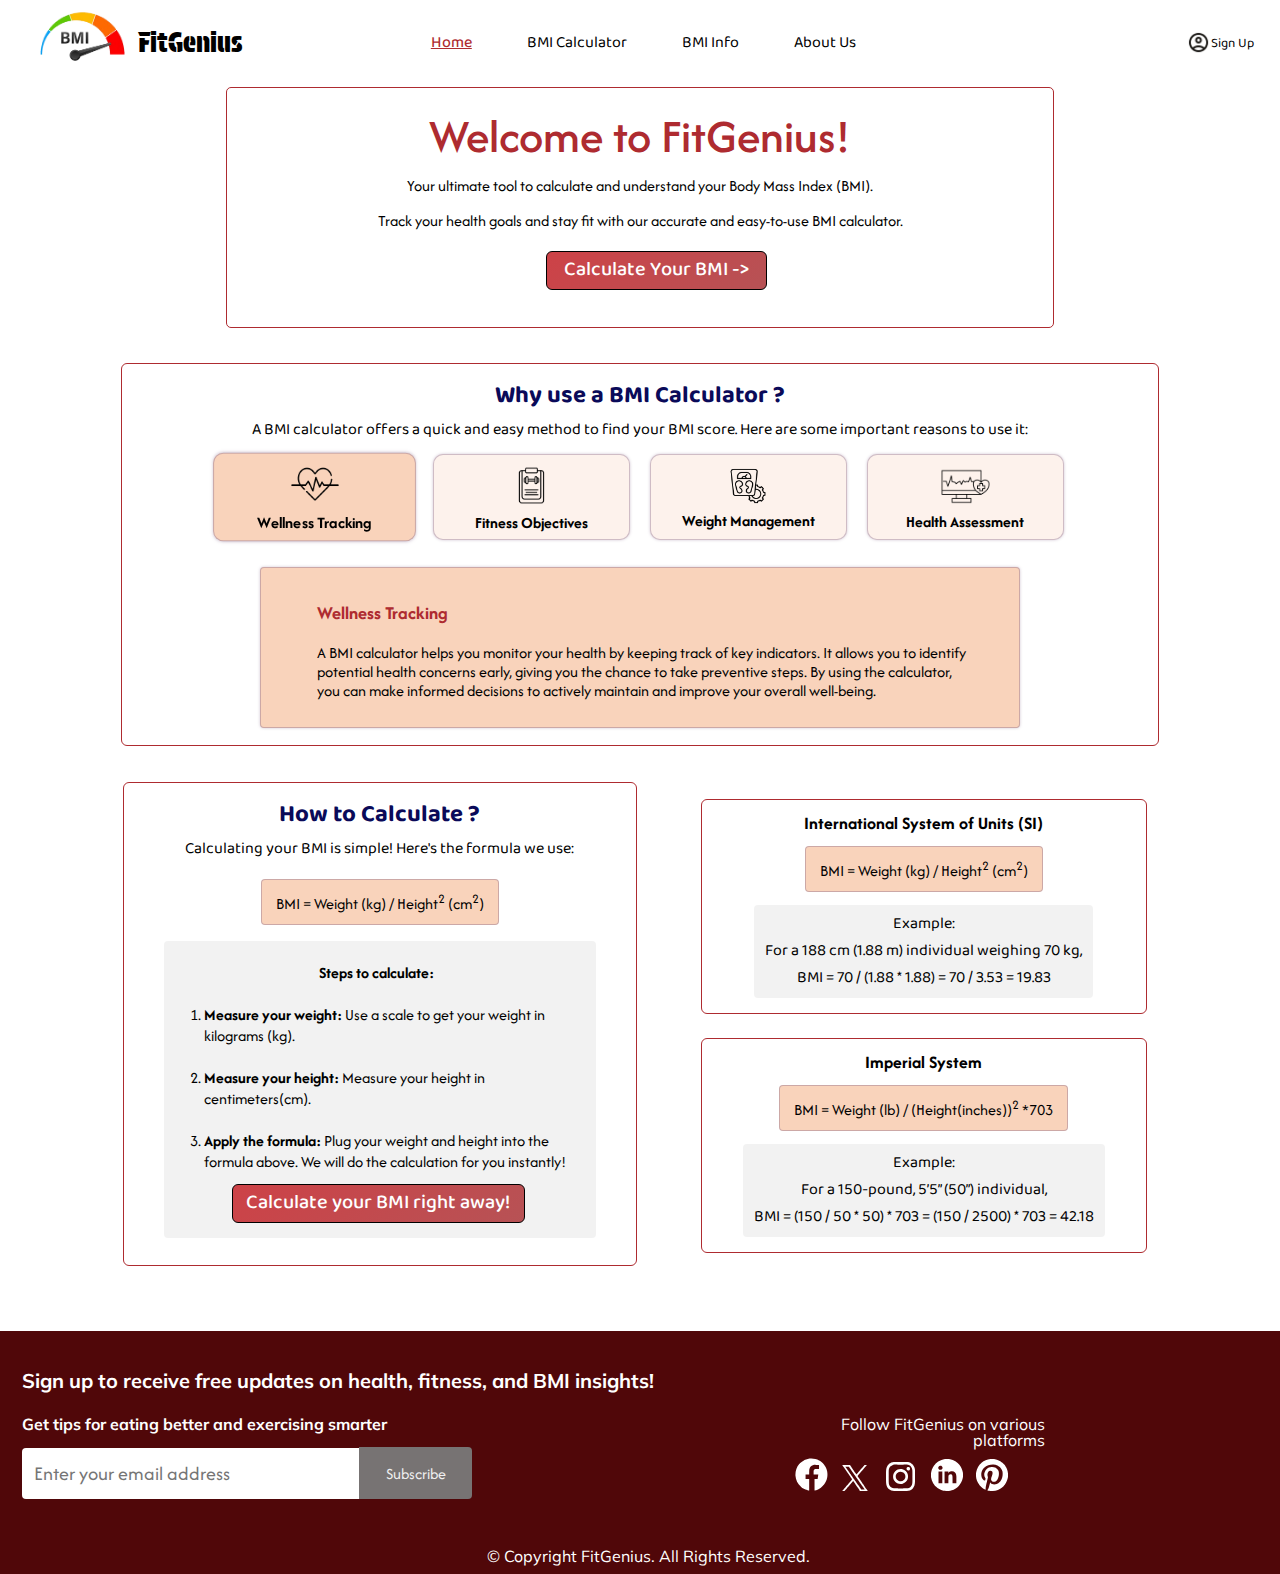
==== index.html @ 94db41b1 "made the about us page and added cards to it" ====
<!DOCTYPE html>
<html lang="en">

<head>
    <meta charset="UTF-8">
    <meta name="viewport" content="width=device-width, initial-scale=1.0">
    <title>BMI Calculator</title>
    <link rel="stylesheet" href="style.css">
    <link rel="shortcut icon" href="images-removebg-preview.png" type="image/x-icon">
    <style>
        @import url('https://fonts.googleapis.com/css2?family=Baloo+Bhaijaan+2:wght@400..800&display=swap');
        @import url('https://fonts.googleapis.com/css2?family=Protest+Guerrilla&display=swap');
        @import url('https://fonts.googleapis.com/css2?family=Fredoka:wght@300..700&display=swap');
        @import url('https://fonts.googleapis.com/css2?family=Afacad+Flux:wght@100..1000&display=swap');
        @import url('https://fonts.googleapis.com/css2?family=Afacad+Flux:wght@100..1000&family=Mulish:ital,wght@0,200..1000;1,200..1000&display=swap');
    </style>
    </style>
</head>

<body>
    </header>

    <div class="left">
        <a href="index.html"><img src="images-removebg-preview.png" alt="logo">
            <div>FitGenius
            </div>
        </a>
    </div>
    <div class="center">
        <ul class="navbar">
            <li><a href="index.html" class="active">Home</a></li>
            <li><a href="calc.html">BMI Calculator</a></li>
            <li><a href="bmiinfo.html">BMI Info</a></li>
            <li><a href="about.html">About Us</a></li>
        </ul>
    </div>
    <div class="right">
        <img src="account_circle_24dp_E8EAED_FILL0_wght400_GRAD0_opsz24.png" alt="user">
        <button class="btn" id="sign">Sign Up</button>
    </div>
    </header>

    <main>
        <div class="welcome_main">
            <div class="welcome">
                <span class="fitgen">Welcome to FitGenius!</span>
            </div>

            <div class="content">Your ultimate tool to calculate and understand your Body Mass Index (BMI).<br>

                Track your health goals and stay fit with our accurate and easy-to-use BMI calculator.
            </div>

            <div class="calcbmi">
                <a href="calc.html"><input type="button" value="Calculate Your BMI ->" class="calc_but"></a>

            </div>
        </div>

        <div class="whyuse">
            <div class="headwhyuse">
                <h2 class="head1whyuse">Why use a BMI Calculator ?</h2>
            </div>
            <span class="pwhyuse">A BMI calculator offers a quick and easy method to find your BMI score. Here are some
                important reasons to use it:</span>
            <div class="cards">

                <a href="">
                    <div class="pt pt1 active">
                        <img src="heartbeat.png" alt="WT">
                        Wellness Tracking
                    </div>
                </a>
                <a href="">
                    <div class="pt pt2">
                        <img src="fitness_goals1.png" alt="FG">
                        Fitness Objectives
                    </div>
                </a>
                <a href="">
                    <div class="pt pt3">
                        <img src="weight_management.png" alt="WM">
                        Weight Management
                    </div>
                </a>
                <a href="">
                    <div class="pt pt4">
                        <img src="health.png" alt="HA">
                        Health Assessment
                    </div>
                </a>
            </div>

            <div class="content-cards">
                <div class="wellnesstrack">
                    <h3>Wellness Tracking</h3>
                    <p>A BMI calculator helps you monitor your health by keeping track of key indicators. It allows you
                        to identify potential health concerns early, giving you the chance to take preventive steps. By
                        using the calculator, you can make informed decisions to actively maintain and improve your
                        overall well-being.</p>
                </div>

                <div class="fitnessgoals">
                    <h3>Fitness Objectives</h3>
                    <p>A BMI calculator serves as a useful tool in supporting your fitness journey. It helps you measure
                        your physical progress with precision. Regularly tracking your BMI ensures that your fitness
                        efforts stay on course and are aligned with your personal objectives.</p>
                </div>
                <div class="weightmngmnt">
                    <h3>Weight Management</h3>
                    <p>A BMI calculator is a great tool for managing weight effectively. It helps you set practical
                        weight targets and guides you toward achieving a healthier body weight. By using it, you can
                        create a manageable weight plan with realistic milestones to reach over time.</p>
                </div>
                <div class="healthassm">
                    <h3>Fitness Objectives</h3>
                    <p>Understanding your BMI provides key insights into your overall health. An online BMI calculator
                        uses your height and weight to give a fast evaluation of your health status. It points out
                        possible health risks and highlights areas for improvement to enhance your well-being. This
                        keeps you on track to remain fit, active, and healthy.</p>
                </div>
            </div>

        </div>

        <div class="parent">

            <div class="howtocalc">
                <h2>How to Calculate ?</h2>
                <span>Calculating your BMI is simple! Here's the formula we use:</span>
                <p class="formula">BMI = Weight (kg) / Height<sup>2</sup> (cm<sup>2</sup>)</p>

                <div class="steps">

                    <h4>Steps to calculate:</h4>
                    <ol>
                        <li><b>Measure your weight:</b> Use a scale to get your weight in kilograms (kg).</li><br>
                        <li><b>Measure your height:</b> Measure your height in centimeters(cm).</li><br>
                        <li><b>Apply the formula:</b> Plug your weight and height into the formula above. We will do the
                            calculation for you instantly!</li>
                    </ol>

                    <a href="calc.html"><input type="button" value="Calculate your BMI right away!"
                            class="calc_but"></a>
                </div>

                <br>
            </div>
            <div class="si">

                <div class="systemofunits" id="sou1">
                    <h4>International System of Units (SI)</h4><span class="formula">BMI = Weight (kg) /
                        Height<sup>2</sup> (cm<sup>2</sup>)</span><span class="example">Example: <br>
                        For a 188 cm (1.88 m) individual weighing 70 kg,<br>
                        BMI = 70 / (1.88 * 1.88) = 70 / 3.53 = 19.83</span>
                </div>
                <div class="systemofunits" id="sou2">
                    <h4>Imperial System</h4><span class="formula">BMI = Weight (lb) / (Height(inches))<sup>2</sup>
                        *703</span><span class="example">Example: <br>
                        For a 150-pound, 5’5” (50”) individual,<br>
                        BMI = (150 / 50 * 50) * 703 = (150 / 2500) * 703 = 42.18</span>
                </div>
            </div>
        </div>
        </div>

        <footer>
            <div class="foot_left">

                <h2>Sign up to receive free updates on health, fitness, and BMI insights!</h2>
                <h4>Get tips for eating better and exercising smarter</h4>
                <div class="subscribe_btn">
                    <input type="email" name="" id="subscription" placeholder="Enter your email address">
                    <input type="button" value="Subscribe" id="sb_btn">
                </div>
            </div>

            <div class="follow">
                <span>Follow FitGenius on various platforms</span>
                <div class="platforms">
                    <a href="https://www.facebook.com"><img src="facebook.svg" alt="facebook" class="svg_size_design invert-on-hover" id="facebook"></a>
                    <a href="https://www.twitter.com"><img src="twitter.svg" alt="twitter" class="svg_size_design invert-on-hover" id="twitter"></a>
                    <a href="https://www.instagram.com"><img src="instagram.svg" alt="instagram" class="svg_size_design invert-on-hover" id="instagram"></a>
                    <a href="https://www.linkedin.com"><img src="linkedin.svg" alt="linkedin" class="svg_size_design invert-on-hover" id="linkedin"></a>
                    <a href="https://www.pinterest.com"><img src="pinterest-logo.svg" alt="pinterest" class="svg_size_design invert-on-hover" id="pinterest"></a>
                </div>
            </div>

            <div class="copyright">
                <span>&copy; Copyright FitGenius. All Rights Reserved.</span>
            </div>
        </footer>

    </main>
</body>

</html>
---- style.css ----
body {
    /* color: white; */
    margin: 0;
    padding: 0;
    background: url("https://www.iciciprulife.com/content/icici-prudential-life-insurance/testing/tools-and-calculators/bmi_assets/images/calcBG.svg") repeat-y;

    background-size: cover;
    /* background-color: beige; */
    /* background-color: rgb(245, 233, 219); */
    font-family: "Baloo Bhaijaan 2", sans-serif;
    /* display: flex;
    flex-direction: column; */
    box-sizing: border-box;
}

.left {
    /* border: 2px solid red; */
    display: inline-block;
    position: absolute;
    top: -13px;
    left: 18px;
}

.left img {
    position: absolute;
    top: 6px;
    left: 8px;
    width: 113px;
}

.left div {
    text-align: center;
    position: relative;
    bottom: -39px;
    right: -120px;
    display: inline-block;
    font-size: 27px;
    font-family: "Protest Guerrilla", sans-serif;

}

.left a {
    color: black;
    text-decoration: none;
}

.center {
    /* border: 2px solid blue; */
    display: block;
    width: 43%;
    margin: 30px auto;

}

.right {
    /* border: 2px solid yellow; */
    display: inline-block;
    position: absolute;
    top: 24px;
    right: 20px
}

.navbar li {
    display: inline-block;
}

.navbar li a {
    color: black;
    text-decoration: none;
    padding: 26px;
    font-weight: 300;
}

.navbar li a:hover {
    /* text-decoration-line: underline; */
    color: #ae2b30;
    font-weight: 450;
}

.navbar li a.active {
    color: #ae2b30;
    font-weight: 450;
    text-decoration-line: underline;

}

.btn {
    color: black;
    border: none;
    padding: 6px;
    cursor: pointer;
}

#sign {
    background-color: transparent;
    font-family: "Baloo Bhaijaan 2", sans-serif;
}

#sign:hover {
    color: #ae2b30;
    font-weight: 500;
}

.right img {
    height: 23px;
    position: relative;
    left: 8px;
    top: 7px;
    cursor: pointer;
    filter: invert();
}

.welcome_main {
    font-family: "Afacad Flux", sans-serif;
    font-optical-sizing: auto;
    border: 1px solid #ae2b30;
    display: flex;
    flex-direction: column;
    justify-content: center;
    align-items: center;
    width: 57vw;
    margin: 1px auto;
    border-radius: 5px;
    background-color: white;
    padding: 1rem 3rem 2.3rem;
    position: relative;
}

.welcome {
    color: #ae2b30;
    font-weight: 500;
}

.welcometo {
    font-size: 2rem;
}

.fitgen {
    font-size: 3rem;
}

.content {
    display: block;
    text-align: center;
    line-height: 2.2;
}

.calcbmi {
    /* border: 2px solid; */
    margin-top: 13px;
}


.calc_but {
    font-family: "Baloo Bhaijaan 2", sans-serif;
    background: linear-gradient(140deg, #cd4247,
            #b75255);
    position: relative;
    padding: 1px;
    border: 1px solid black;
    border-radius: 6px;
    width: 117%;
    font-size: 20px;
    color: white;
    font-weight: 500;
    cursor: pointer;
    transition: transform 0.6s ease;
}

.calc_but:hover {
    background: linear-gradient(140deg, #ba363a,
            #e84f54);
    transform: scale(1.02);
}

.calc_but:focus {
    box-shadow: 0px 0px 4px 1px rgba(237, 231, 225, 0.9);
}

/* .welcome_main{
    animation-name: landing_anim;
    animation-duration: 2s;
    animation-iteration-count: 1;
    animation-fill-mode: forwards;
    animation-timing-function: ease;
}

@keyframes landing_anim {
    from{
        right: 125px;
        opacity: 0;
    }

    to{
        opacity: 1;
        right: 0px;
    }
} */

.whyuse {
    display: flex;
    flex-direction: column;
    border: 1px solid #ae2b30;
    justify-content: center;
    align-items: center;
    width: 81%;
    margin: 1px auto;
    margin-top: 35px;
    background-color: white;
    border-radius: 6px;
    padding-top: 12px;
}

.head1whyuse {
    margin: 0;
    padding: 0;
}

.head1whyuse {
    color: #0a0a59;
}

.cards {
    display: flex;
    flex-wrap: wrap;
}

.pt {
    font-family: "Afacad Flux", sans-serif;
    font-optical-sizing: auto;
    border: 1px solid rgba(127, 95, 130, 0.37);
    margin: 10px;
    width: 195px;
    height: 76px;
    display: flex;
    justify-content: center;
    align-items: flex-end;
    padding-bottom: 0.5em;
    font-weight: 700;
    border-radius: 10px;
    box-shadow: 0px 0px 3px 0px rgba(127, 95, 130, 0.37);
    transition: all 0.4s ease-in-out;
    background-color: #fdf2ec;
}

.pt:hover {
    background-color: #f9d3bb;
    cursor: pointer;
    transform: scale(1.03);
}

.pt1{
    display: flex;
    flex-direction: column;
    justify-content: center;
    align-items: center;
    line-height: 2.2;
}

.pt1 img{
    width: 46px;
    margin-top: 19px;
    margin-bottom: 2px;
}

.pt2{
    display: flex;
    flex-direction: column;
    justify-content: center;
    align-items: center;
    line-height: 2.2;
}

.pt2 img{
    width: 45px;
    margin-top: 19px;
}

.pt3{
    display: flex;
    flex-direction: column;
    justify-content: center;
    align-items: center;
    line-height: 2;
}

.pt3 img{
    width: 38px;
    margin-top: 18px;
}

.pt4{
    display: flex;
    flex-direction: column;
    justify-content: center;
    align-items: center;
    line-height: 2.2;
}

.pt4 img{
    width: 53px;
    margin-top: 21px;
}

.cards a{
    text-decoration: none;
    color: black;
}

.cards .active{
    background-color: #f9d3bb;
    transform: scale(1.03);
}

.content-cards{
    font-family: "Afacad Flux", sans-serif;
    font-optical-sizing: auto;
    display: flex;
    background-color:#f9d3bb ;
    text-align: left;
    width: 63%;
    padding-top: 15px;
    padding-left: 56px;
    padding-right: 48px;
    padding-bottom: 10px;
    margin-top: 17px;
    margin-bottom: 17px;
    line-height: 1.2;
    border: 1px solid rgba(127, 95, 130, 0.37);
    box-shadow: 0px 0px 3px 0px rgba(127, 95, 130, 0.37);
    border-radius: 4px;
}

:root{
    --border_og: 1px solid rgba(127, 95, 130, 0.37);
    --box-shadow_og: 0px 0px 3px 0px rgba(127, 95, 130, 0.37);
    --border-rad_og: 4px;
    --bg-color: rgba(128, 128, 128, 0.1)
}

.content-cards h3{
    color: #ae2b30;
}

.fitnessgoals{
    display: none;
}
.weightmngmnt{
    display: none;
}
.healthassm{
    display: none;
}

.howtocalc{
    display: flex;
    flex-direction: column;
    border: 1px solid #ae2b30;
    justify-content: center;
    align-items: center;
    width: 40%;
    margin: 1px 5vw 5px 9.1vw;
    margin-top: 35px;
    background-color: white;
    border-radius: 6px;
    padding-top: 12px;
    margin-bottom: 5px;
}

.howtocalc h2{
    margin: 0;
    padding: 0;
    color: #0a0a59;
}

.formula{
    
    font-family: "Afacad Flux", sans-serif;
    background-color:#f9d3bb ;
    padding: 10px 14px 10px 14px;
    border: var(--border_og);
    border-radius: var(--border-rad_og);
    /* box-shadow: var(--box-shadow_og); */
    
}

.steps{
    font-family: "Afacad Flux", sans-serif;
    background-color: rgba(128, 128, 128, 0.1) ;
    display: flex;
    flex-direction: column;
    width: 83%;
    margin-bottom: 15px;
    margin: 0px auto;
    justify-content: center;
    align-items: center;
    padding-right: 7px;
    border-radius: var(--border-rad_og);
    
}

.steps ol{
    margin-top: 0px;
}

.parent a{
    display: flex;
    flex-direction: column;
    flex-wrap: wrap;
    width: 59%;
    white-space: normal;
    margin-bottom: 15px;
    margin-top: -4px;
    text-decoration: none;
    margin: -4px auto 15px 5.3vw;

}

.systemofunits{
    display: flex;
    flex-direction: column;
    border: 1px solid #ae2b30;
    justify-content: center;
    align-items: center;
    width: 122%;
    margin: 1px auto;
    margin-top: 35px;
    background-color: white;
    border-radius: 6px;
    margin-bottom: -7px;
    padding-bottom: 7px;
}

#sou2{
    margin-top: 10px;
}
#sou1{
    margin-bottom: 14px;
}

.parent{
    display: flex;
    gap: 0px;
    justify-content: center;   /* Align items from the start */
    align-items: center;
    /* flex-wrap: wrap; */
}

.si{
    display: flex;
    flex-direction: column;
    margin-right: 16.3vw ;
    margin-bottom: 8px;
}

.example{
    text-align: center;
    background-color: rgba(128, 128, 128, 0.1);
    padding: 6px 11px 6px 11px;
    margin-top: 13px;
    margin-bottom: 8px;
    border-radius: var(--border-rad_og);
}
    
.systemofunits h4{
    font-family: "Afacad Flux", sans-serif;
    font-size: 18px;
    margin: 11px;
}

footer{
    background-color: #500709;
    color: white;
    padding: 5px;
    font-family: "Mulish", sans-serif;
    font-optical-sizing: auto;
    line-height: 0.3;
    padding-top: 30px;
    padding-left: 22px;
    margin-top: 60px;

    /* display: flex;
    align-items: center;
    gap: 10px; */
}

footer h2{
    font-size: 20px;
}

footer #subscription{
    font-family: "Afacad Flux", sans-serif;
    padding: 12px;
    width: 370px;
    font-size: 20px;
    text-decoration: none;
    border-radius: 4px;
    border: none;
    outline: none;
}

footer #subscription:focus{
    border: none;
    outline: none;
}

footer #sb_btn{
    padding: 0px 4px 0px 4px;
    border-radius: 0px 4px 4px 0px;
    width: 113px;
    font-family: "Afacad Flux", sans-serif;
    font-size: 16px;
    position: relative;
    right: 61px;
    text-decoration: none;
    outline: none;
    bottom: 1.5px;
    height: 51.4px;
    border: none;
    background-color: #777373;
    cursor: pointer;
    transition: all 0.3s ease;
    color: rgb(239, 239, 239);
}

footer #sb_btn:hover{
    background-color: #646262;
}

.foot_left{
    display: flex;
    flex-direction: column;
}

.follow{
    line-height: 1;
    text-align: right;
    margin-left: auto;
    margin-right: 18.5vw;
    margin-bottom: 18px;
    width: 278px;
    position: relative;
    bottom: 84px;
    left: 7px;
}

.svg_size_design{
    width: 33px;
    margin-top: 8px;
    transition: all 0.3s ease;
}

#facebook{
    position: relative;
    right: 202px;
}
#twitter{
    position: relative;
    right: 192px;
    width: 26px;
    margin-top: 14px;
}

#instagram{
    position: relative;
    right: 178px;
    width: 29px;
    margin-top: 14px;
}

#linkedin{
    position: relative;
    right: 166px;
    width: 32px;
}

#pinterest{
    position: relative;
    right: 157px;
    width: 32px;
}

.platforms{
    position: relative;
    left: 120px;
}

.invert-on-hover:hover{
    transform: scale(1.1);
}

.copyright{
    text-align: center;
    /* border: 2px solid; */
    margin-top: -41px;
    padding-bottom: 10px;
    font-size: 16x;
}
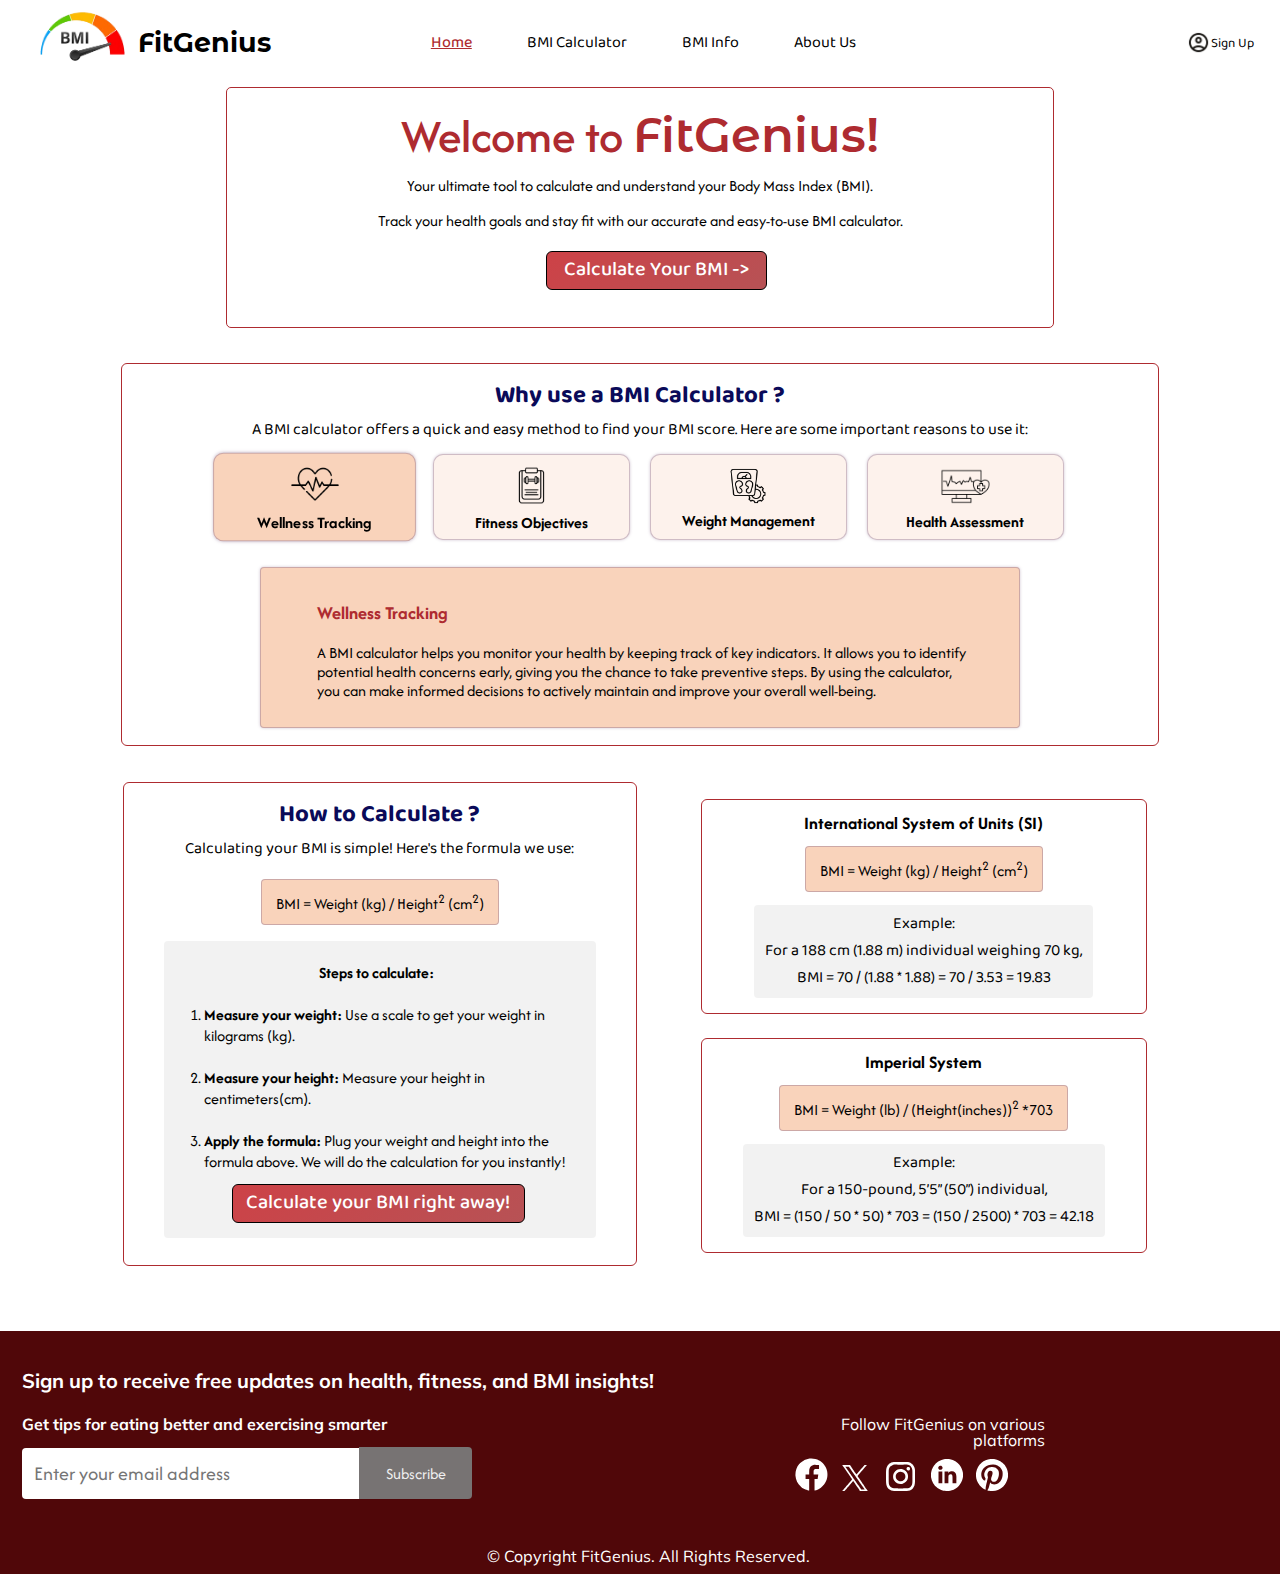
==== commit d279fb4a: "fixed logo and name" ====
--- a/index.html
+++ b/index.html
@@ -6,6 +6,7 @@
     <meta name="viewport" content="width=device-width, initial-scale=1.0">
     <title>BMI Calculator</title>
     <link rel="stylesheet" href="style.css">
+    <link rel="stylesheet" href="footer.css">
     <link rel="shortcut icon" href="images-removebg-preview.png" type="image/x-icon">
     <style>
         @import url('https://fonts.googleapis.com/css2?family=Baloo+Bhaijaan+2:wght@400..800&display=swap');
@@ -13,6 +14,7 @@
         @import url('https://fonts.googleapis.com/css2?family=Fredoka:wght@300..700&display=swap');
         @import url('https://fonts.googleapis.com/css2?family=Afacad+Flux:wght@100..1000&display=swap');
         @import url('https://fonts.googleapis.com/css2?family=Afacad+Flux:wght@100..1000&family=Mulish:ital,wght@0,200..1000;1,200..1000&display=swap');
+        @import url('https://fonts.googleapis.com/css2?family=Afacad+Flux:wght@100..1000&family=Montserrat+Alternates:ital,wght@0,100;0,200;0,300;0,400;0,500;0,600;0,700;0,800;0,900;1,100;1,200;1,300;1,400;1,500;1,600;1,700;1,800;1,900&family=Mulish:ital,wght@0,200..1000;1,200..1000&display=swap');
     </style>
     </style>
 </head>
@@ -43,7 +45,7 @@
     <main>
         <div class="welcome_main">
             <div class="welcome">
-                <span class="fitgen">Welcome to FitGenius!</span>
+                <span class="fitgen">Welcome to <span class="name">FitGenius!</span></span>
             </div>
 
             <div class="content">Your ultimate tool to calculate and understand your Body Mass Index (BMI).<br>
--- a/style.css
+++ b/style.css
@@ -35,7 +35,9 @@
     right: -120px;
     display: inline-block;
     font-size: 27px;
-    font-family: "Protest Guerrilla", sans-serif;
+    font-family: "Montserrat Alternates", sans-serif;
+    font-weight: 700;
+    font-style:normal;
 
 }
 
@@ -137,6 +139,13 @@
 
 .fitgen {
     font-size: 3rem;
+}
+
+.name{
+    font-family: "Montserrat Alternates", sans-serif;
+    font-weight: 600;
+    font-style: normal;
+    font-size: 1.6 rem;
 }
 
 .content {
@@ -466,133 +475,4 @@
     font-family: "Afacad Flux", sans-serif;
     font-size: 18px;
     margin: 11px;
-}
-
-footer{
-    background-color: #500709;
-    color: white;
-    padding: 5px;
-    font-family: "Mulish", sans-serif;
-    font-optical-sizing: auto;
-    line-height: 0.3;
-    padding-top: 30px;
-    padding-left: 22px;
-    margin-top: 60px;
-
-    /* display: flex;
-    align-items: center;
-    gap: 10px; */
-}
-
-footer h2{
-    font-size: 20px;
-}
-
-footer #subscription{
-    font-family: "Afacad Flux", sans-serif;
-    padding: 12px;
-    width: 370px;
-    font-size: 20px;
-    text-decoration: none;
-    border-radius: 4px;
-    border: none;
-    outline: none;
-}
-
-footer #subscription:focus{
-    border: none;
-    outline: none;
-}
-
-footer #sb_btn{
-    padding: 0px 4px 0px 4px;
-    border-radius: 0px 4px 4px 0px;
-    width: 113px;
-    font-family: "Afacad Flux", sans-serif;
-    font-size: 16px;
-    position: relative;
-    right: 61px;
-    text-decoration: none;
-    outline: none;
-    bottom: 1.5px;
-    height: 51.4px;
-    border: none;
-    background-color: #777373;
-    cursor: pointer;
-    transition: all 0.3s ease;
-    color: rgb(239, 239, 239);
-}
-
-footer #sb_btn:hover{
-    background-color: #646262;
-}
-
-.foot_left{
-    display: flex;
-    flex-direction: column;
-}
-
-.follow{
-    line-height: 1;
-    text-align: right;
-    margin-left: auto;
-    margin-right: 18.5vw;
-    margin-bottom: 18px;
-    width: 278px;
-    position: relative;
-    bottom: 84px;
-    left: 7px;
-}
-
-.svg_size_design{
-    width: 33px;
-    margin-top: 8px;
-    transition: all 0.3s ease;
-}
-
-#facebook{
-    position: relative;
-    right: 202px;
-}
-#twitter{
-    position: relative;
-    right: 192px;
-    width: 26px;
-    margin-top: 14px;
-}
-
-#instagram{
-    position: relative;
-    right: 178px;
-    width: 29px;
-    margin-top: 14px;
-}
-
-#linkedin{
-    position: relative;
-    right: 166px;
-    width: 32px;
-}
-
-#pinterest{
-    position: relative;
-    right: 157px;
-    width: 32px;
-}
-
-.platforms{
-    position: relative;
-    left: 120px;
-}
-
-.invert-on-hover:hover{
-    transform: scale(1.1);
-}
-
-.copyright{
-    text-align: center;
-    /* border: 2px solid; */
-    margin-top: -41px;
-    padding-bottom: 10px;
-    font-size: 16x;
 }--- a/footer.css
+++ b/footer.css
@@ -0,0 +1,128 @@
+footer{
+    background-color: #500709;
+    color: white;
+    padding: 5px;
+    font-family: "Mulish", sans-serif;
+    font-optical-sizing: auto;
+    line-height: 0.3;
+    padding-top: 30px;
+    padding-left: 22px;
+    margin-top: 60px;
+
+    /* display: flex;
+    align-items: center;
+    gap: 10px; */
+}
+
+footer h2{
+    font-size: 20px;
+}
+
+footer #subscription{
+    font-family: "Afacad Flux", sans-serif;
+    padding: 12px;
+    width: 370px;
+    font-size: 20px;
+    text-decoration: none;
+    border-radius: 4px;
+    border: none;
+    outline: none;
+}
+
+footer #subscription:focus{
+    border: none;
+    outline: none;
+}
+
+footer #sb_btn{
+    padding: 0px 4px 0px 4px;
+    border-radius: 0px 4px 4px 0px;
+    width: 113px;
+    font-family: "Afacad Flux", sans-serif;
+    font-size: 16px;
+    position: relative;
+    right: 61px;
+    text-decoration: none;
+    outline: none;
+    bottom: 1.5px;
+    height: 51.4px;
+    border: none;
+    background-color: #777373;
+    cursor: pointer;
+    transition: all 0.3s ease;
+    color: rgb(239, 239, 239);
+}
+
+footer #sb_btn:hover{
+    background-color: #646262;
+}
+
+.foot_left{
+    display: flex;
+    flex-direction: column;
+}
+
+.follow{
+    line-height: 1;
+    text-align: right;
+    margin-left: auto;
+    margin-right: 18.5vw;
+    margin-bottom: 18px;
+    width: 278px;
+    position: relative;
+    bottom: 84px;
+    left: 7px;
+}
+
+.svg_size_design{
+    width: 33px;
+    margin-top: 8px;
+    transition: all 0.3s ease;
+}
+
+#facebook{
+    position: relative;
+    right: 202px;
+}
+#twitter{
+    position: relative;
+    right: 192px;
+    width: 26px;
+    margin-top: 14px;
+}
+
+#instagram{
+    position: relative;
+    right: 178px;
+    width: 29px;
+    margin-top: 14px;
+}
+
+#linkedin{
+    position: relative;
+    right: 166px;
+    width: 32px;
+}
+
+#pinterest{
+    position: relative;
+    right: 157px;
+    width: 32px;
+}
+
+.platforms{
+    position: relative;
+    left: 120px;
+}
+
+.invert-on-hover:hover{
+    transform: scale(1.1);
+}
+
+.copyright{
+    text-align: center;
+    /* border: 2px solid; */
+    margin-top: -41px;
+    padding-bottom: 10px;
+    font-size: 16x;
+}
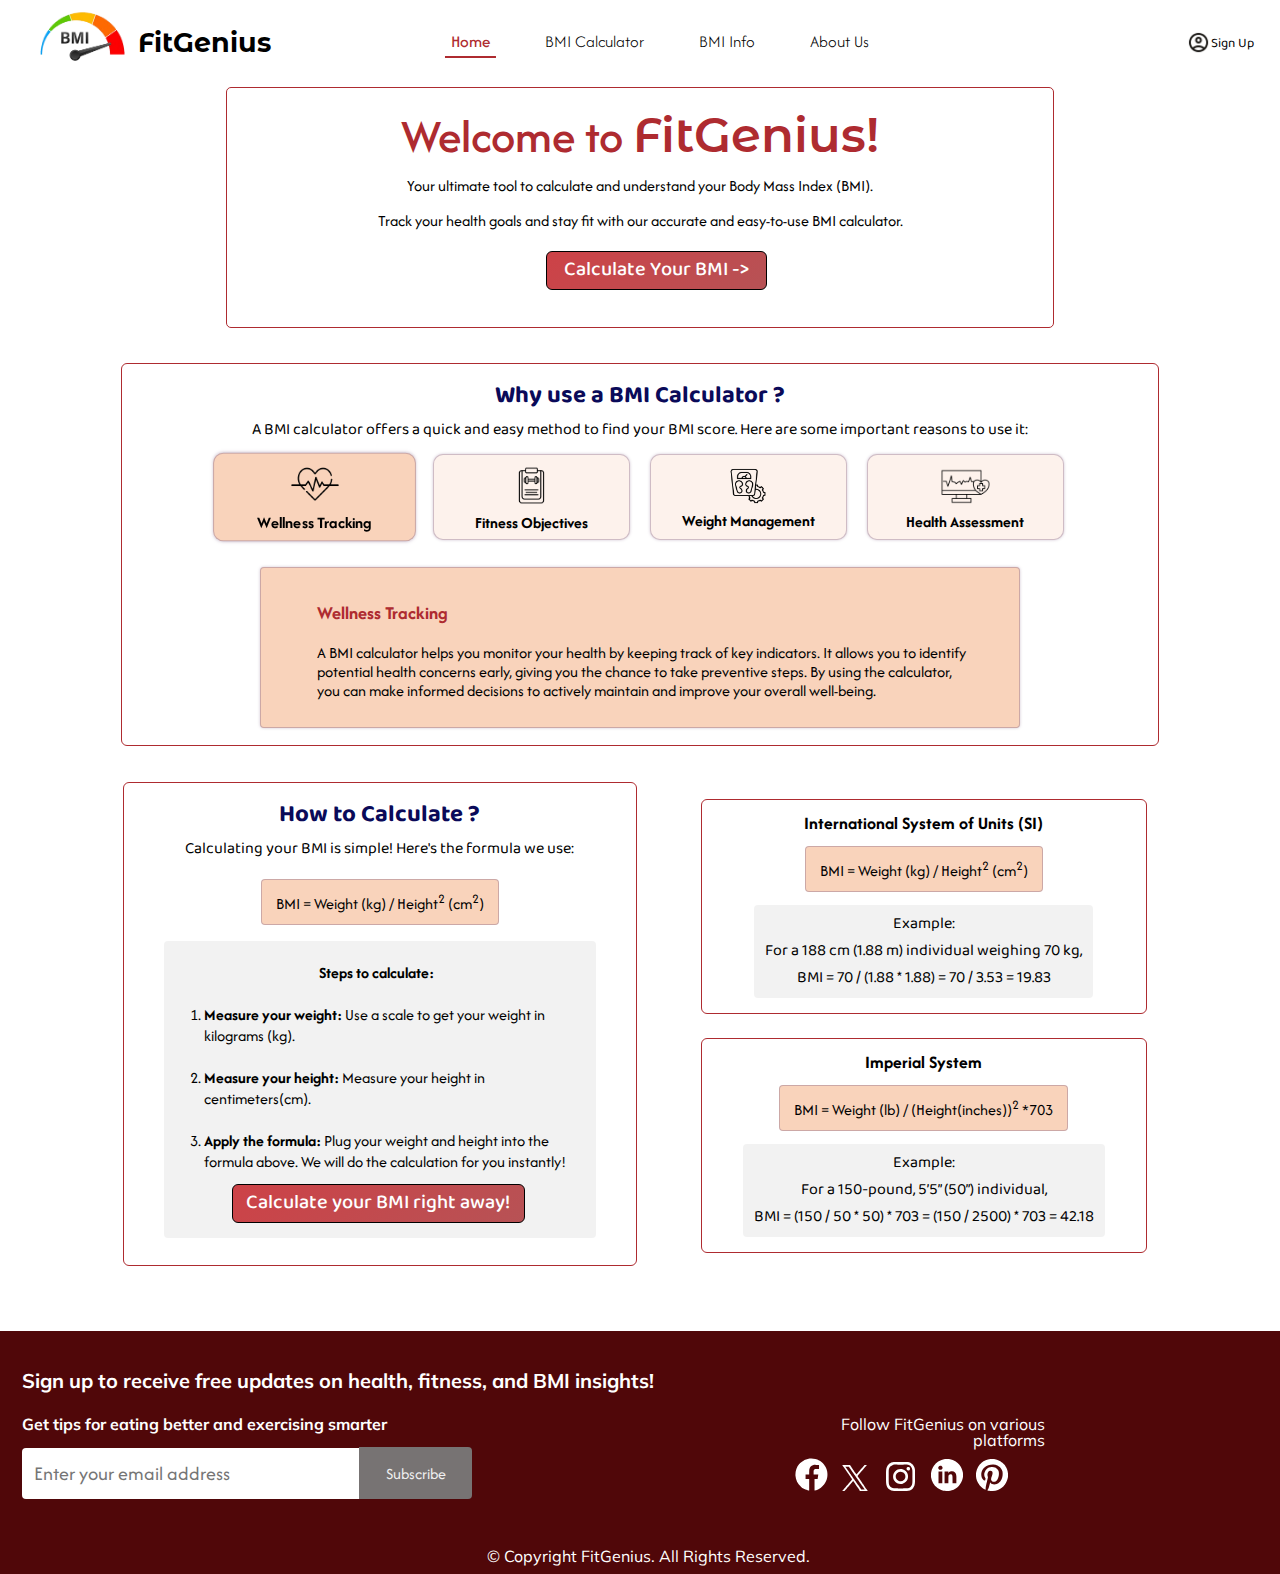
==== commit ccf6560e: "made the bar working properly and with placing, created a file for navbar and modified the navbar" ====
--- a/index.html
+++ b/index.html
@@ -7,7 +7,8 @@
     <title>BMI Calculator</title>
     <link rel="stylesheet" href="style.css">
     <link rel="stylesheet" href="footer.css">
-    <link rel="shortcut icon" href="images-removebg-preview.png" type="image/x-icon">
+    <link rel="stylesheet" href="navbar.css">
+    <link rel="shortcut icon" href="other images/images-removebg-preview.png" type="image/x-icon">
     <style>
         @import url('https://fonts.googleapis.com/css2?family=Baloo+Bhaijaan+2:wght@400..800&display=swap');
         @import url('https://fonts.googleapis.com/css2?family=Protest+Guerrilla&display=swap');
@@ -23,7 +24,7 @@
     </header>
 
     <div class="left">
-        <a href="index.html"><img src="images-removebg-preview.png" alt="logo">
+        <a href="index.html"><img src="other images/images-removebg-preview.png" alt="logo">
             <div>FitGenius
             </div>
         </a>
@@ -37,7 +38,7 @@
         </ul>
     </div>
     <div class="right">
-        <img src="account_circle_24dp_E8EAED_FILL0_wght400_GRAD0_opsz24.png" alt="user">
+        <img src="other images/account_circle_24dp_E8EAED_FILL0_wght400_GRAD0_opsz24.png" alt="user">
         <button class="btn" id="sign">Sign Up</button>
     </div>
     </header>
@@ -67,34 +68,33 @@
                 important reasons to use it:</span>
             <div class="cards">
 
-                <a href="">
-                    <div class="pt pt1 active">
-                        <img src="heartbeat.png" alt="WT">
-                        Wellness Tracking
-                    </div>
-                </a>
-                <a href="">
-                    <div class="pt pt2">
-                        <img src="fitness_goals1.png" alt="FG">
-                        Fitness Objectives
-                    </div>
-                </a>
-                <a href="">
-                    <div class="pt pt3">
-                        <img src="weight_management.png" alt="WM">
-                        Weight Management
-                    </div>
-                </a>
-                <a href="">
-                    <div class="pt pt4">
-                        <img src="health.png" alt="HA">
-                        Health Assessment
-                    </div>
-                </a>
+                <div class="pt pt1 active" id="why-heart">
+                    <img src="other images/heartbeat.png" alt="WT">
+                    Wellness Tracking
+                </div>
+
+
+                <div class="pt pt2" id="why-fitness">
+                    <img src="other images/fitness_goals1.png" alt="FG">
+                    Fitness Objectives
+                </div>
+
+
+                <div class="pt pt3" id="why-weight">
+                    <img src="other images/weight_management.png" alt="WM">
+                    Weight Management
+                </div>
+
+
+                <div class="pt pt4" id="why-health">
+                    <img src="other images/health.png" alt="HA">
+                    Health Assessment
+                </div>
+
             </div>
 
             <div class="content-cards">
-                <div class="wellnesstrack">
+                <div class="wellnesstrack wellnesstracking" style="display: none;">
                     <h3>Wellness Tracking</h3>
                     <p>A BMI calculator helps you monitor your health by keeping track of key indicators. It allows you
                         to identify potential health concerns early, giving you the chance to take preventive steps. By
@@ -102,20 +102,20 @@
                         overall well-being.</p>
                 </div>
 
-                <div class="fitnessgoals">
+                <div class="fitnessgoals" style="display: none;">
                     <h3>Fitness Objectives</h3>
                     <p>A BMI calculator serves as a useful tool in supporting your fitness journey. It helps you measure
                         your physical progress with precision. Regularly tracking your BMI ensures that your fitness
                         efforts stay on course and are aligned with your personal objectives.</p>
                 </div>
-                <div class="weightmngmnt">
+                <div class="weightmngmnt" style="display: none;">
                     <h3>Weight Management</h3>
                     <p>A BMI calculator is a great tool for managing weight effectively. It helps you set practical
                         weight targets and guides you toward achieving a healthier body weight. By using it, you can
                         create a manageable weight plan with realistic milestones to reach over time.</p>
                 </div>
-                <div class="healthassm">
-                    <h3>Fitness Objectives</h3>
+                <div class="healthassm" style="display: none;">
+                    <h3>Health Assessment</h3>
                     <p>Understanding your BMI provides key insights into your overall health. An online BMI calculator
                         uses your height and weight to give a fast evaluation of your health status. It points out
                         possible health risks and highlights areas for improvement to enhance your well-being. This
@@ -180,11 +180,16 @@
             <div class="follow">
                 <span>Follow FitGenius on various platforms</span>
                 <div class="platforms">
-                    <a href="https://www.facebook.com"><img src="facebook.svg" alt="facebook" class="svg_size_design invert-on-hover" id="facebook"></a>
-                    <a href="https://www.twitter.com"><img src="twitter.svg" alt="twitter" class="svg_size_design invert-on-hover" id="twitter"></a>
-                    <a href="https://www.instagram.com"><img src="instagram.svg" alt="instagram" class="svg_size_design invert-on-hover" id="instagram"></a>
-                    <a href="https://www.linkedin.com"><img src="linkedin.svg" alt="linkedin" class="svg_size_design invert-on-hover" id="linkedin"></a>
-                    <a href="https://www.pinterest.com"><img src="pinterest-logo.svg" alt="pinterest" class="svg_size_design invert-on-hover" id="pinterest"></a>
+                    <a href="https://www.facebook.com"><img src="svgs/facebook.svg" alt="facebook"
+                            class="svg_size_design invert-on-hover" id="facebook"></a>
+                    <a href="https://www.twitter.com"><img src="svgs/twitter.svg" alt="twitter"
+                            class="svg_size_design invert-on-hover" id="twitter"></a>
+                    <a href="https://www.instagram.com"><img src="svgs/instagram.svg" alt="instagram"
+                            class="svg_size_design invert-on-hover" id="instagram"></a>
+                    <a href="https://www.linkedin.com"><img src="svgs/linkedin.svg" alt="linkedin"
+                            class="svg_size_design invert-on-hover" id="linkedin"></a>
+                    <a href="https://www.pinterest.com"><img src="svgs/pinterest-logo.svg" alt="pinterest"
+                            class="svg_size_design invert-on-hover" id="pinterest"></a>
                 </div>
             </div>
 
@@ -194,6 +199,8 @@
         </footer>
 
     </main>
+
+    <script src="script.js"></script>
 </body>
 
 </html>--- a/style.css
+++ b/style.css
@@ -1,115 +1,14 @@
 body {
-    /* color: white; */
     margin: 0;
     padding: 0;
     background: url("https://www.iciciprulife.com/content/icici-prudential-life-insurance/testing/tools-and-calculators/bmi_assets/images/calcBG.svg") repeat-y;
-
     background-size: cover;
-    /* background-color: beige; */
-    /* background-color: rgb(245, 233, 219); */
     font-family: "Baloo Bhaijaan 2", sans-serif;
-    /* display: flex;
-    flex-direction: column; */
     box-sizing: border-box;
-}
-
-.left {
-    /* border: 2px solid red; */
-    display: inline-block;
-    position: absolute;
-    top: -13px;
-    left: 18px;
-}
-
-.left img {
-    position: absolute;
-    top: 6px;
-    left: 8px;
-    width: 113px;
-}
-
-.left div {
-    text-align: center;
-    position: relative;
-    bottom: -39px;
-    right: -120px;
-    display: inline-block;
-    font-size: 27px;
-    font-family: "Montserrat Alternates", sans-serif;
-    font-weight: 700;
-    font-style:normal;
-
-}
-
-.left a {
-    color: black;
-    text-decoration: none;
-}
-
-.center {
-    /* border: 2px solid blue; */
-    display: block;
-    width: 43%;
-    margin: 30px auto;
-
-}
-
-.right {
-    /* border: 2px solid yellow; */
-    display: inline-block;
-    position: absolute;
-    top: 24px;
-    right: 20px
-}
-
-.navbar li {
-    display: inline-block;
-}
-
-.navbar li a {
-    color: black;
-    text-decoration: none;
-    padding: 26px;
-    font-weight: 300;
-}
-
-.navbar li a:hover {
-    /* text-decoration-line: underline; */
-    color: #ae2b30;
-    font-weight: 450;
-}
-
-.navbar li a.active {
-    color: #ae2b30;
-    font-weight: 450;
-    text-decoration-line: underline;
-
-}
-
-.btn {
-    color: black;
-    border: none;
-    padding: 6px;
-    cursor: pointer;
-}
-
-#sign {
-    background-color: transparent;
-    font-family: "Baloo Bhaijaan 2", sans-serif;
-}
-
-#sign:hover {
-    color: #ae2b30;
-    font-weight: 500;
-}
-
-.right img {
-    height: 23px;
-    position: relative;
-    left: 8px;
-    top: 7px;
-    cursor: pointer;
-    filter: invert();
+    background-repeat: repeat;
+    background-size: auto;
+    background-attachment: fixed;
+    background-position: center;
 }
 
 .welcome_main {
@@ -141,7 +40,7 @@
     font-size: 3rem;
 }
 
-.name{
+.name {
     font-family: "Montserrat Alternates", sans-serif;
     font-weight: 600;
     font-style: normal;
@@ -258,7 +157,7 @@
     transform: scale(1.03);
 }
 
-.pt1{
+.pt1 {
     display: flex;
     flex-direction: column;
     justify-content: center;
@@ -266,13 +165,13 @@
     line-height: 2.2;
 }
 
-.pt1 img{
+.pt1 img {
     width: 46px;
     margin-top: 19px;
     margin-bottom: 2px;
 }
 
-.pt2{
+.pt2 {
     display: flex;
     flex-direction: column;
     justify-content: center;
@@ -280,12 +179,12 @@
     line-height: 2.2;
 }
 
-.pt2 img{
+.pt2 img {
     width: 45px;
     margin-top: 19px;
 }
 
-.pt3{
+.pt3 {
     display: flex;
     flex-direction: column;
     justify-content: center;
@@ -293,12 +192,12 @@
     line-height: 2;
 }
 
-.pt3 img{
+.pt3 img {
     width: 38px;
     margin-top: 18px;
 }
 
-.pt4{
+.pt4 {
     display: flex;
     flex-direction: column;
     justify-content: center;
@@ -306,26 +205,26 @@
     line-height: 2.2;
 }
 
-.pt4 img{
+.pt4 img {
     width: 53px;
     margin-top: 21px;
 }
 
-.cards a{
+.cards a {
     text-decoration: none;
     color: black;
 }
 
-.cards .active{
+.cards .active {
     background-color: #f9d3bb;
     transform: scale(1.03);
 }
 
-.content-cards{
+.content-cards {
     font-family: "Afacad Flux", sans-serif;
     font-optical-sizing: auto;
     display: flex;
-    background-color:#f9d3bb ;
+    background-color: #f9d3bb;
     text-align: left;
     width: 63%;
     padding-top: 15px;
@@ -340,28 +239,31 @@
     border-radius: 4px;
 }
 
-:root{
+:root {
     --border_og: 1px solid rgba(127, 95, 130, 0.37);
     --box-shadow_og: 0px 0px 3px 0px rgba(127, 95, 130, 0.37);
     --border-rad_og: 4px;
     --bg-color: rgba(128, 128, 128, 0.1)
 }
 
-.content-cards h3{
+
+.content-cards h3 {
     color: #ae2b30;
 }
 
-.fitnessgoals{
+.fitnessgoals {
     display: none;
 }
-.weightmngmnt{
+
+.weightmngmnt {
     display: none;
 }
-.healthassm{
+
+.healthassm {
     display: none;
 }
 
-.howtocalc{
+.howtocalc {
     display: flex;
     flex-direction: column;
     border: 1px solid #ae2b30;
@@ -376,26 +278,26 @@
     margin-bottom: 5px;
 }
 
-.howtocalc h2{
+.howtocalc h2 {
     margin: 0;
     padding: 0;
     color: #0a0a59;
 }
 
-.formula{
-    
-    font-family: "Afacad Flux", sans-serif;
-    background-color:#f9d3bb ;
+.formula {
+
+    font-family: "Afacad Flux", sans-serif;
+    background-color: #f9d3bb;
     padding: 10px 14px 10px 14px;
     border: var(--border_og);
     border-radius: var(--border-rad_og);
     /* box-shadow: var(--box-shadow_og); */
-    
-}
-
-.steps{
-    font-family: "Afacad Flux", sans-serif;
-    background-color: rgba(128, 128, 128, 0.1) ;
+
+}
+
+.steps {
+    font-family: "Afacad Flux", sans-serif;
+    background-color: rgba(128, 128, 128, 0.1);
     display: flex;
     flex-direction: column;
     width: 83%;
@@ -405,14 +307,14 @@
     align-items: center;
     padding-right: 7px;
     border-radius: var(--border-rad_og);
-    
-}
-
-.steps ol{
+
+}
+
+.steps ol {
     margin-top: 0px;
 }
 
-.parent a{
+.parent a {
     display: flex;
     flex-direction: column;
     flex-wrap: wrap;
@@ -425,7 +327,7 @@
 
 }
 
-.systemofunits{
+.systemofunits {
     display: flex;
     flex-direction: column;
     border: 1px solid #ae2b30;
@@ -440,29 +342,31 @@
     padding-bottom: 7px;
 }
 
-#sou2{
+#sou2 {
     margin-top: 10px;
 }
-#sou1{
+
+#sou1 {
     margin-bottom: 14px;
 }
 
-.parent{
+.parent {
     display: flex;
     gap: 0px;
-    justify-content: center;   /* Align items from the start */
+    justify-content: center;
+    /* Align items from the start */
     align-items: center;
     /* flex-wrap: wrap; */
 }
 
-.si{
-    display: flex;
-    flex-direction: column;
-    margin-right: 16.3vw ;
+.si {
+    display: flex;
+    flex-direction: column;
+    margin-right: 16.3vw;
     margin-bottom: 8px;
 }
 
-.example{
+.example {
     text-align: center;
     background-color: rgba(128, 128, 128, 0.1);
     padding: 6px 11px 6px 11px;
@@ -470,8 +374,8 @@
     margin-bottom: 8px;
     border-radius: var(--border-rad_og);
 }
-    
-.systemofunits h4{
+
+.systemofunits h4 {
     font-family: "Afacad Flux", sans-serif;
     font-size: 18px;
     margin: 11px;
--- a/footer.css
+++ b/footer.css
@@ -8,10 +8,6 @@
     padding-top: 30px;
     padding-left: 22px;
     margin-top: 60px;
-
-    /* display: flex;
-    align-items: center;
-    gap: 10px; */
 }
 
 footer h2{
--- a/navbar.css
+++ b/navbar.css
@@ -0,0 +1,138 @@
+body {
+    margin: 0;
+    padding: 0;
+    background: url("https://www.iciciprulife.com/content/icici-prudential-life-insurance/testing/tools-and-calculators/bmi_assets/images/calcBG.svg") repeat-y;
+    background-size: cover;
+    font-family: "Baloo Bhaijaan 2", sans-serif;
+    background-repeat: repeat;
+    background-size: auto;
+    background-attachment: fixed;
+    background-position: center;
+}
+
+.left {
+    /* border: 2px solid red; */
+    display: inline-block;
+    position: absolute;
+    top: -13px;
+    left: 18px;
+}
+
+.left img {
+    position: absolute;
+    top: 6px;
+    left: 8px;
+    width: 113px;
+}
+
+.left div {
+    text-align: center;
+    position: relative;
+    bottom: -39px;
+    right: -120px;
+    display: inline-block;
+    font-size: 27px;
+    font-family: "Montserrat Alternates", sans-serif;
+    font-weight: 700;
+    font-style:normal;
+}
+
+.left a {
+    color: black;
+    text-decoration: none;
+}
+
+.center {
+    /* border: 2px solid blue; */
+    display: block;
+    width: 43%;
+    margin: 30px auto;
+    text-align: center;
+}
+
+.right {
+    /* border: 2px solid yellow; */
+    display: inline-block;
+    position: absolute;
+    top: 24px;
+    right: 20px
+}
+
+.navbar li {
+    display: inline-block;
+}
+
+.navbar li a {
+    position: relative;
+    color: black;
+    text-decoration: none;
+    padding: 26px;
+    padding-bottom: 5px;
+    font-weight: 300;
+    font-family: "Afacad Flux", sans-serif;
+    font-size: 17px;
+    transition: color 0.3s ease, font-weight 0.3s ease;
+}
+
+.navbar li a::after {
+    content: "";
+    position: absolute;
+    bottom: 0;
+    left: 50%; 
+    transform: translateX(-50%); 
+    width: 0; 
+    height: 2px; 
+    background-color: #ae2b30;
+    transition: width 0.3s ease;
+}
+
+.navbar li a:hover {
+    color: #ae2b30;
+    font-weight: 350;
+}
+
+.navbar li a:hover::after {
+    width: 55%; 
+}
+
+.navbar li a.active {
+    color: #ae2b30;
+    font-weight: 450;
+    text-decoration: none;
+}
+
+.navbar li a.active::after {
+    width: 55%; 
+}
+.navbar li a.bminav.active::after {
+    width: 77%;
+}
+.navbar li a.bminav.hover::after {
+    width: 77%;
+}
+
+.btn {
+    color: black;
+    border: none;
+    padding: 6px;
+    cursor: pointer;
+}
+
+#sign {
+    background-color: transparent;
+    font-family: "Baloo Bhaijaan 2", sans-serif;
+}
+
+#sign:hover {
+    color: #ae2b30;
+    /* font-weight: 500; */
+}
+
+.right img {
+    height: 23px;
+    position: relative;
+    left: 8px;
+    top: 7px;
+    cursor: pointer;
+    filter: invert();
+}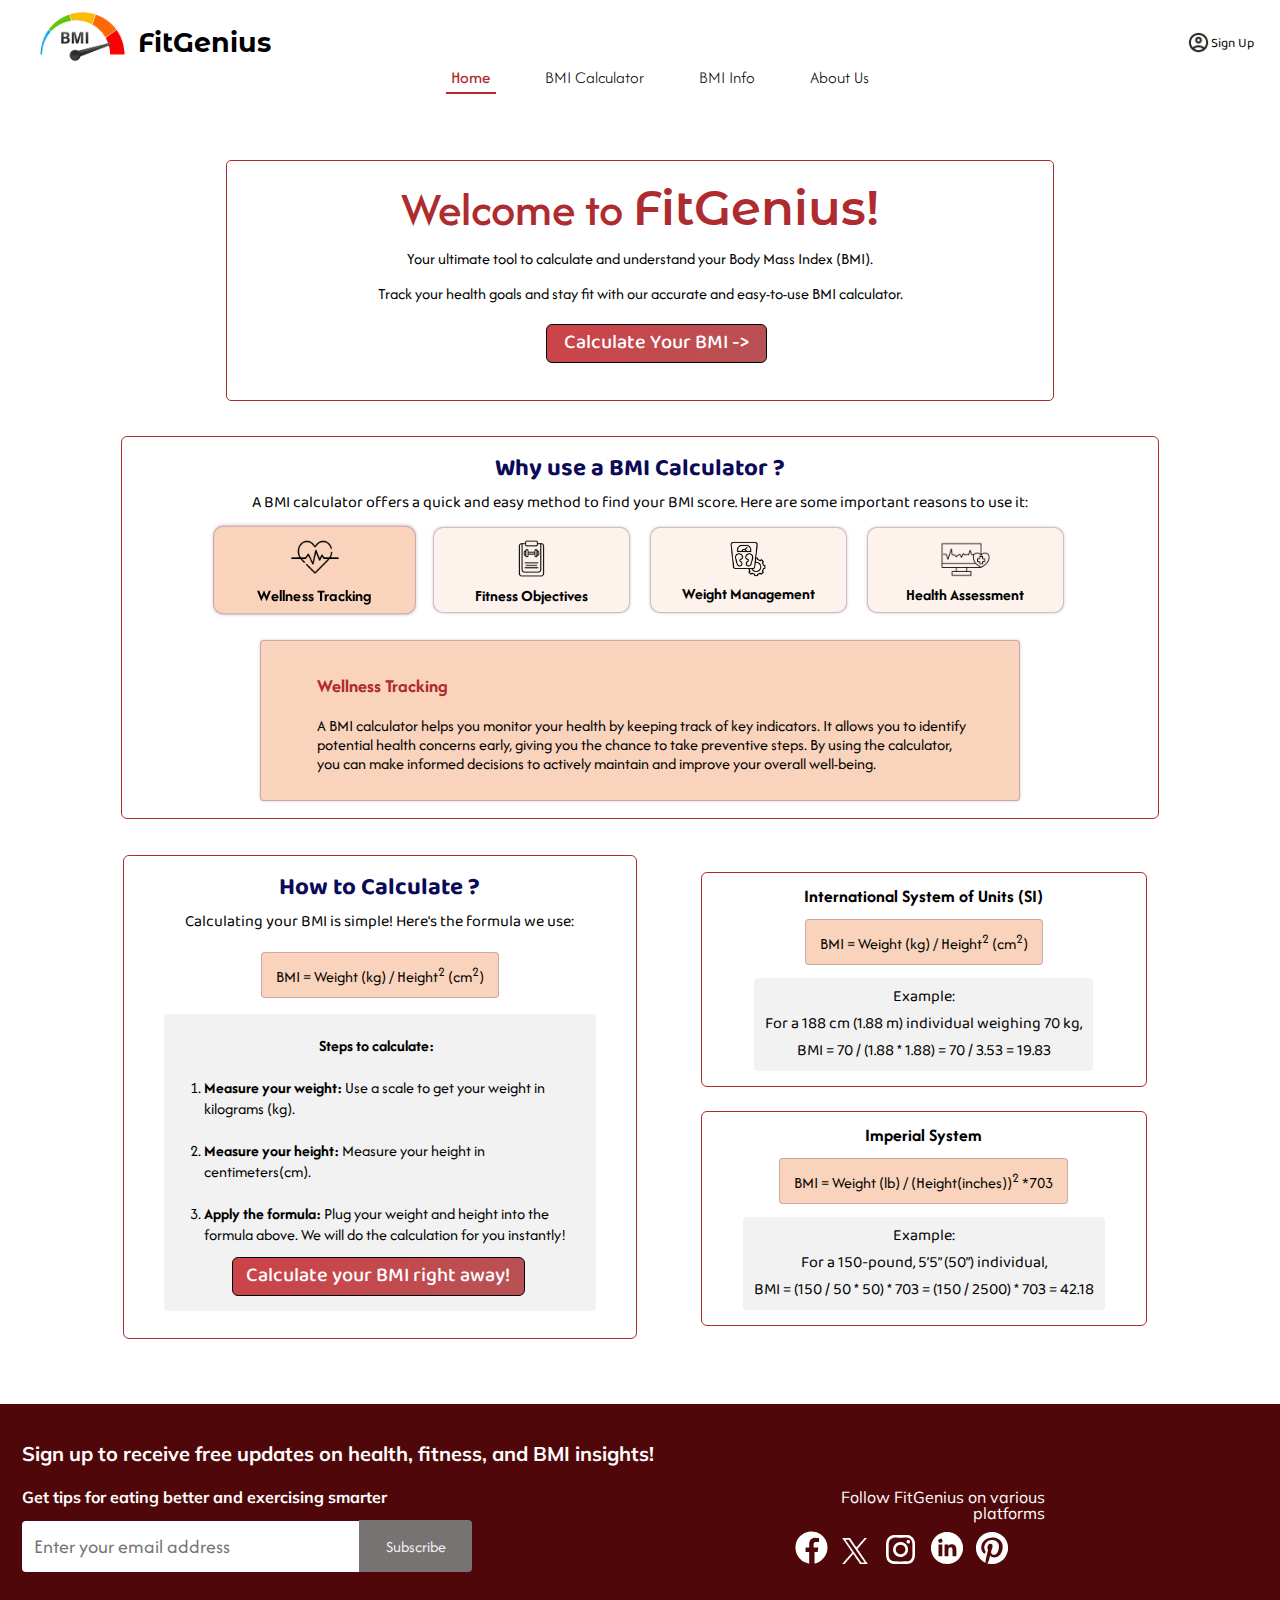
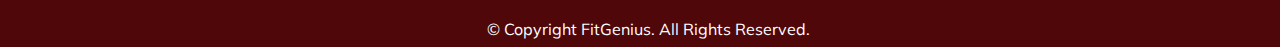
==== commit a96bdca9: "made navbar a bit responsive" ====
--- a/index.html
+++ b/index.html
@@ -8,6 +8,7 @@
     <link rel="stylesheet" href="style.css">
     <link rel="stylesheet" href="footer.css">
     <link rel="stylesheet" href="navbar.css">
+    <link rel="stylesheet" href="signup.css">
     <link rel="shortcut icon" href="other images/images-removebg-preview.png" type="image/x-icon">
     <style>
         @import url('https://fonts.googleapis.com/css2?family=Baloo+Bhaijaan+2:wght@400..800&display=swap');
@@ -21,26 +22,47 @@
 </head>
 
 <body>
-    </header>
-
-    <div class="left">
-        <a href="index.html"><img src="other images/images-removebg-preview.png" alt="logo">
-            <div>FitGenius
-            </div>
-        </a>
-    </div>
-    <div class="center">
-        <ul class="navbar">
-            <li><a href="index.html" class="active">Home</a></li>
-            <li><a href="calc.html">BMI Calculator</a></li>
-            <li><a href="bmiinfo.html">BMI Info</a></li>
-            <li><a href="about.html">About Us</a></li>
-        </ul>
-    </div>
-    <div class="right">
-        <img src="other images/account_circle_24dp_E8EAED_FILL0_wght400_GRAD0_opsz24.png" alt="user">
-        <button class="btn" id="sign">Sign Up</button>
-    </div>
+    <header>
+        <div class="left">
+            <a href="index.html">
+                <img src="other images/images-removebg-preview.png" alt="logo">
+                <div>FitGenius</div>
+            </a>
+        </div>
+
+        <div class="center">
+            <ul class="navbar">
+                <li><a href="index.html" class="active">Home</a></li>
+                <li><a href="calc.html">BMI Calculator</a></li>
+                <li><a href="bmiinfo.html">BMI Info</a></li>
+                <li><a href="about.html">About Us</a></li>
+            </ul>
+        </div>
+
+        <div class="right">
+            <img src="other images/account_circle_24dp_E8EAED_FILL0_wght400_GRAD0_opsz24.png" alt="user">
+            <button class="btn" id="sign">Sign Up</button>
+        </div>
+
+        <div class="hamburger">
+            <span></span>
+            <span></span>
+            <span></span>
+        </div>
+
+        <div id="signUpPopup" class="popup">
+            <div class="popup-content">
+                <span class="close">&times;</span>
+                <h2>Sign Up</h2>
+                <form id="signUpForm">
+                    <input type="text" id="username" placeholder="Username" required>
+                    <input type="email" id="email" placeholder="Email" required>
+                    <input type="password" id="password" placeholder="Password" required>
+                    <input type="password" id="confirmPassword" placeholder="Confirm Password" required>
+                    <button type="submit" class="submit-btn">Sign Up</button>
+                </form>
+            </div>
+        </div>
     </header>
 
     <main>
@@ -201,6 +223,8 @@
     </main>
 
     <script src="script.js"></script>
+    <script src="signup.js"></script>
+    <script src="navbar.js"></script>
 </body>
 
 </html>--- a/style.css
+++ b/style.css
@@ -85,26 +85,6 @@
     box-shadow: 0px 0px 4px 1px rgba(237, 231, 225, 0.9);
 }
 
-/* .welcome_main{
-    animation-name: landing_anim;
-    animation-duration: 2s;
-    animation-iteration-count: 1;
-    animation-fill-mode: forwards;
-    animation-timing-function: ease;
-}
-
-@keyframes landing_anim {
-    from{
-        right: 125px;
-        opacity: 0;
-    }
-
-    to{
-        opacity: 1;
-        right: 0px;
-    }
-} */
-
 .whyuse {
     display: flex;
     flex-direction: column;
@@ -379,4 +359,132 @@
     font-family: "Afacad Flux", sans-serif;
     font-size: 18px;
     margin: 11px;
+}
+
+.welcome_main{
+    animation-name: landing_anim;
+    animation-duration: 2s;
+    animation-iteration-count: 1;
+    animation-fill-mode: forwards;
+    animation-timing-function: ease;
+}
+
+@keyframes landing_anim {
+    from{
+        right: 125px;
+        opacity: 0;
+    }
+
+    to{
+        opacity: 1;
+        right: 0px;
+    }
+}
+
+.head1whyuse{
+    animation-name: whyuse-anim;
+    animation-duration: 2s;
+    animation-iteration-count: 1;
+    animation-fill-mode: forwards;
+    animation-timing-function: ease;
+}
+
+
+@keyframes whyuse-anim {
+    from{
+        position: relative;
+        bottom: 30px;
+        opacity: 0;
+    }
+    
+    to{
+        position: relative;
+        bottom: 0px;
+        opacity: 1;
+    }
+}
+
+.cards{
+    animation-name: cards-anim;
+    animation-duration: 2s;
+    animation-iteration-count: 1;
+    animation-fill-mode: forwards;
+    animation-timing-function: ease;
+}
+
+@keyframes cards-anim {
+    from{
+        opacity: 0;
+    }
+
+    to{
+        opacity: 1;
+    }
+}
+
+.content-cards{
+    animation-name: content-cards-anim;
+    animation-duration: 2s;
+    animation-iteration-count: 1;
+    animation-fill-mode: forwards;
+    animation-timing-function: ease;
+}
+
+@keyframes content-cards-anim {
+    from{
+        position: relative;
+        right: -50px;
+        opacity: 0;
+    }
+
+    to{
+        position: relative;
+        right: 0px;
+        opacity: 1;
+    }
+}
+
+.howtocalc{
+    animation-name: howtocalc-anim;
+    animation-duration: 1.5s;
+    animation-iteration-count: 1;
+    animation-fill-mode: forwards;
+    animation-timing-function: ease;
+}
+
+@keyframes howtocalc-anim {
+    from{
+        position: relative;
+        right: 125px;
+        opacity: 0;
+    }
+
+    to{
+        position: relative;
+        opacity: 1;
+        right: 0px;
+    }
+    
+}
+
+.systemofunits{
+    animation-name: sou-anim;
+    animation-duration: 1.5s;
+    animation-iteration-count: 1;
+    animation-fill-mode: forwards;
+    animation-timing-function: ease;
+}
+
+@keyframes sou-anim {
+    from{
+        position: relative;
+        right: -50px;
+        opacity: 0;
+    }
+
+    to{
+        position: relative;
+        right: 0px;
+        opacity: 1;
+    }
 }--- a/navbar.css
+++ b/navbar.css
@@ -1,3 +1,5 @@
+/* Your existing CSS code */
+
 body {
     margin: 0;
     padding: 0;
@@ -10,6 +12,8 @@
     background-position: center;
 }
 
+/* Your other existing styles */
+
 .left {
     /* border: 2px solid red; */
     display: inline-block;
@@ -135,4 +139,145 @@
     top: 7px;
     cursor: pointer;
     filter: invert();
+}
+
+/* Updated and new styles for responsiveness */
+header {
+    position: relative;
+    padding: 20px;
+    display: flex;
+    justify-content: space-between;
+    align-items: center;
+    flex-wrap: wrap;
+}
+
+.hamburger {
+    display: none;
+    flex-direction: column;
+    cursor: pointer;
+    z-index: 1000;
+}
+
+.hamburger span {
+    width: 25px;
+    height: 3px;
+    background-color: black;
+    margin: 2px 0;
+    transition: 0.3s;
+}
+
+@media screen and (max-width: 960px) {
+    header {
+        padding: 10px;
+    }
+
+    .hamburger {
+        display: flex;
+        position: absolute;
+        right: 20px;
+        top: 20px;
+    }
+
+    .center {
+        position: fixed;
+        top: 0;
+        right: -100%;
+        width: 70%;
+        height: 100vh;
+        background: white;
+        margin: 0;
+        padding: 80px 0;
+        transition: 0.5s;
+        z-index: 999;
+    }
+
+    .center.active {
+        right: 0;
+    }
+
+    .navbar {
+        flex-direction: column;
+        padding: 0;
+    }
+
+    .navbar li {
+        display: block;
+        margin: 20px 0;
+    }
+
+    .navbar li a {
+        padding: 10px 20px;
+        display: block;
+    }
+
+    .right {
+        position: static;
+        margin-right: 50px;
+        margin-left: auto;
+    }
+
+    .left {
+        position: static;
+        display: flex;
+        align-items: center;
+    }
+
+    .left img {
+        position: static;
+        width: 80px;
+    }
+
+    .left div {
+        font-size: 20px;
+        position: static;
+        margin-left: 10px;
+    }
+
+    main {
+        padding: 20px;
+    }
+
+    .welcome_main, .whyuse, .parent {
+        margin-top: 20px;
+    }
+
+    .cards {
+        flex-wrap: wrap;
+        justify-content: center;
+    }
+
+    .pt {
+        margin: 10px;
+    }
+
+    .si {
+        flex-direction: column;
+    }
+
+    .systemofunits {
+        margin: 10px 0;
+    }
+
+    footer {
+        flex-direction: column;
+        align-items: center;
+    }
+
+    .foot_left, .follow {
+        width: 100%;
+        text-align: center;
+    }
+}
+
+/* Animation for hamburger menu */
+.hamburger.active span:nth-child(1) {
+    transform: rotate(45deg) translate(5px, 5px);
+}
+
+.hamburger.active span:nth-child(2) {
+    opacity: 0;
+}
+
+.hamburger.active span:nth-child(3) {
+    transform: rotate(-45deg) translate(5px, -5px);
 }--- a/signup.css
+++ b/signup.css
@@ -0,0 +1,91 @@
+.popup {
+    display: none;
+    position: fixed;
+    z-index: 1;
+    left: 0;
+    top: 0;
+    width: 100%;
+    height: 100%;
+    overflow: auto;
+    background-color: rgba(0,0,0,0.4);
+    font-family: "Baloo Bhaijaan 2", sans-serif;
+}
+  
+.popup-content {
+    background-color: #fefefe;
+    margin: 15% auto;
+    padding: 20px;
+    border: 1px solid #ae2b30;
+    width: 300px;
+    border-radius: 5px;
+}
+  
+.close {
+    color: #aaa;
+    float: right;
+    font-size: 28px;
+    font-weight: bold;
+}
+  
+.close:hover,
+  .close:focus {
+    color: #000;
+    text-decoration: none;
+    cursor: pointer;
+}
+  
+.popup h2 {
+    font-family: "Afacad Flux", sans-serif;
+    color: #0a0a59;
+    text-align: center;
+    margin-bottom: 20px;
+}
+  
+.popup form {
+    display: flex;
+    flex-direction: column;
+}
+  
+.popup input {
+    margin-bottom: 10px;
+    padding: 8px;
+    border: 1px solid #ccc;
+    border-radius: 4px;
+}
+  
+.popup .submit-btn {
+    background: linear-gradient(140deg, #cd4247, #b75255);
+    color: white;
+    border: none;
+    padding: 10px;
+    border-radius: 4px;
+    cursor: pointer;
+    font-weight: 500;
+    transition: transform 0.6s ease;
+}
+  
+.popup .submit-btn:hover {
+    background: linear-gradient(140deg, #ba363a, #e84f54);
+    transform: scale(1.02);
+}
+  
+.popup{
+    animation-name: popup-anim;
+    animation-duration: 0.8s;
+    animation-iteration-count: 1;
+    animation-fill-mode: forwards;
+    animation-timing-function: ease;
+}
+
+@keyframes popup-anim {
+    from{
+        opacity: 0;
+    }
+
+    to{
+        opacity: 1;
+    }
+}
+
+
+  